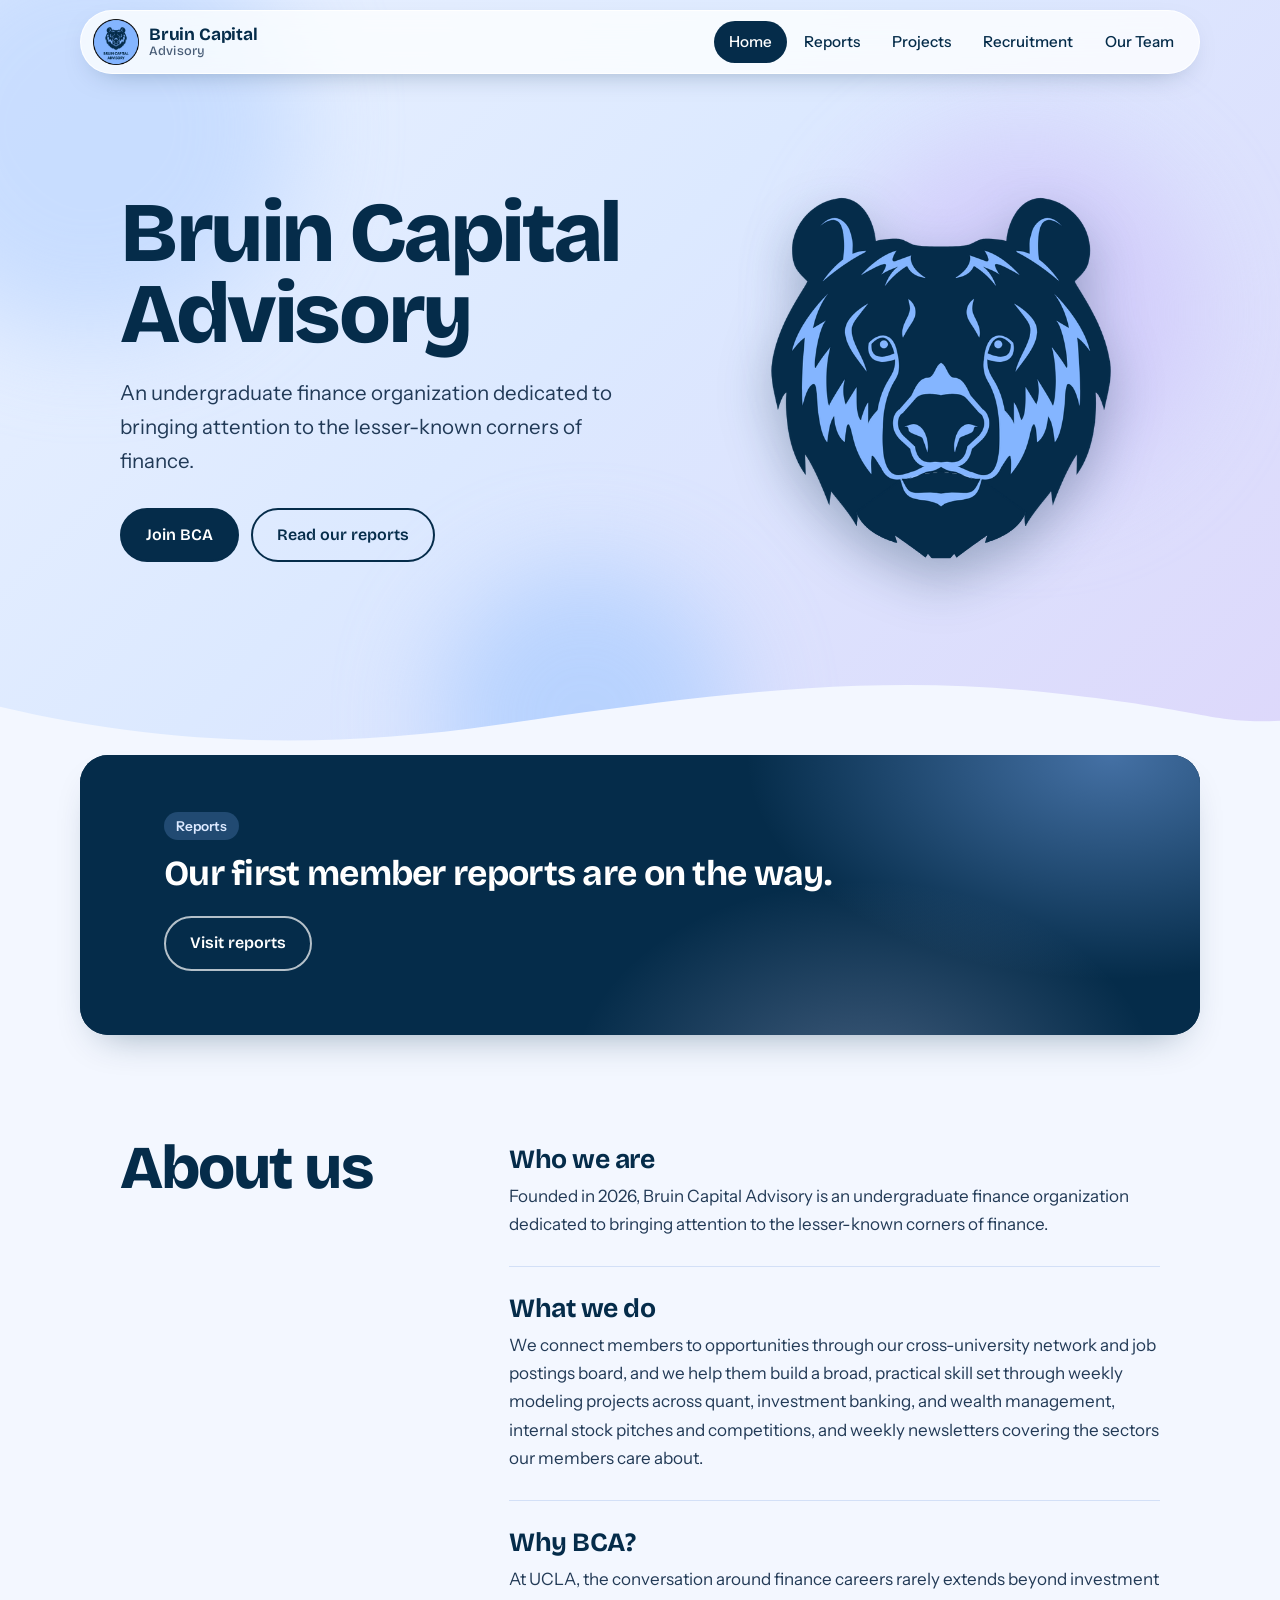
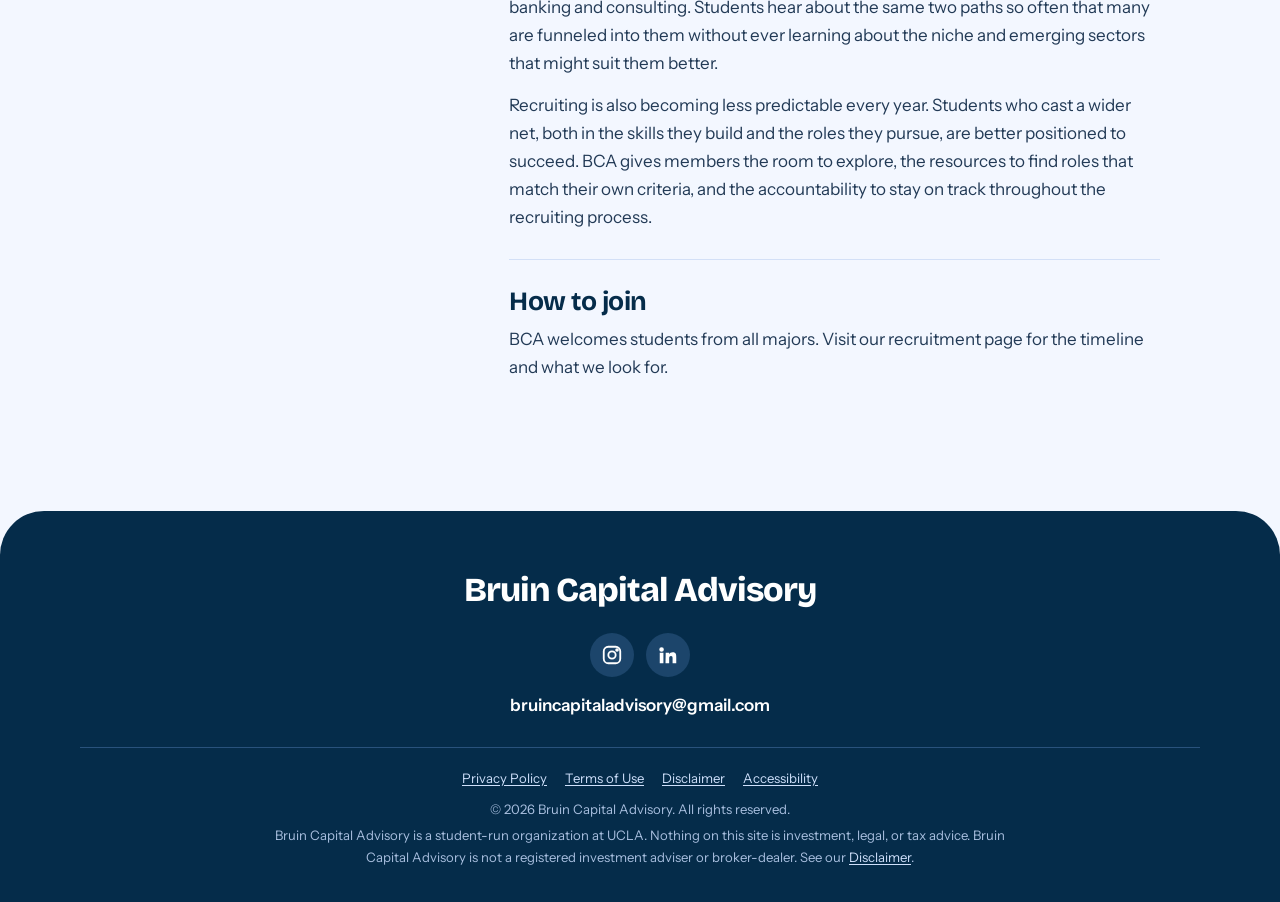
==== index.html @ f36a32fd "Bust browser cache for site scripts and styles Co-Authored-By: Claude Opus 5.5 <noreply@anthropic.co" ====
<!doctype html>
<html lang="en">
<head>
  <meta charset="utf-8">
  <meta name="viewport" content="width=device-width, initial-scale=1">
  <title>Bruin Capital Advisory | UCLA</title>
  <meta name="description" content="Bruin Capital Advisory is an undergraduate finance organization at UCLA dedicated to the lesser-known corners of finance.">
  <meta property="og:title" content="Bruin Capital Advisory | UCLA">
  <meta property="og:description" content="Bruin Capital Advisory is an undergraduate finance organization at UCLA dedicated to the lesser-known corners of finance.">
  <meta property="og:type" content="website">
  <meta property="og:image" content="assets/logo.png">
  <meta name="theme-color" content="#082c4c">
  <link rel="icon" type="image/png" href="assets/favicon.png">
  <link rel="apple-touch-icon" href="assets/apple-touch-icon.png">
  <link rel="preload" href="assets/fonts/bricolage-grotesque-latin-wght-normal.woff2" as="font" type="font/woff2" crossorigin>
  <link rel="stylesheet" href="css/styles.css?v=202610081101">
</head>
<body>
  <a class="skip-link" href="#main">Skip to content</a>

  <header class="site-header">
    <div class="header-inner">
      <a class="brand" href="index.html" aria-label="Bruin Capital Advisory home">
        <img src="assets/logo.png" alt="" width="58" height="58">
        <span class="brand-name">Bruin Capital<small>Advisory</small></span>
      </a>
      <button class="nav-toggle" type="button" aria-expanded="false" aria-controls="site-nav">Menu</button>
      <nav class="nav" id="site-nav" aria-label="Main">
        <a href="index.html" aria-current="page">Home</a>
        <a href="reports.html">Reports</a>
        <a href="projects.html">Projects</a>
        <a href="recruitment.html">Recruitment</a>
        <a href="team.html">Our Team</a>
      </nav>
    </div>
  </header>

  <main id="main">
    <section class="hero">
      <div class="hero-blobs" aria-hidden="true"><span></span><span></span><span></span></div>
      <div class="hero-inner">
        <div class="hero-content">
          <h1>Bruin Capital Advisory</h1>
          <p>An undergraduate finance organization dedicated to bringing attention to the lesser-known corners of finance.</p>
          <div class="hero-actions">
            <a class="btn btn-solid" href="recruitment.html">Join BCA</a>
            <a class="btn btn-dark" href="reports.html">Read our reports</a>
          </div>
        </div>
        <div class="hero-mark">
          <button class="roar" type="button" aria-label="Make the bear roar">
            <span class="roar-rings" aria-hidden="true"><i></i><i></i><i></i></span>
            <span class="roar-bear-wrap">
              <span class="roar-bear">
                <img class="roar-head" src="assets/bear-head.png" alt="" width="700" height="700">
                <img class="roar-jaw" src="assets/bear-jaw.png" alt="" width="700" height="700">
              </span>
            </span>
          </button>
        </div>
      </div>
      <svg class="wave" viewBox="0 0 1440 90" preserveAspectRatio="none" aria-hidden="true"><path d="M0 48c180 38 360 44 560 18s400-52 600-34 200 34 280 30v28H0z"/></svg>
    </section>

    <section class="carousel" aria-roledescription="carousel" aria-label="Latest reports">
      <div class="slides"></div>
      <button class="carousel-arrow prev" type="button" aria-label="Previous slide">&#8249;</button>
      <button class="carousel-arrow next" type="button" aria-label="Next slide">&#8250;</button>
      <div class="dots"></div>
    </section>

    <section class="about" aria-labelledby="about-title">
      <div class="container about-grid">
        <h2 class="section-title" id="about-title">About us</h2>
        <div class="about-rows">
          <article class="about-row">
            <h3><a href="team.html">Who we are</a></h3>
            <p>Founded in 2026, Bruin Capital Advisory is an undergraduate finance organization dedicated to bringing
              attention to the lesser-known corners of finance.</p>
          </article>
          <article class="about-row">
            <h3><a href="reports.html">What we do</a></h3>
            <p>We connect members to opportunities through our cross-university network and job postings board, and we
              help them build a broad, practical skill set through weekly modeling projects across quant, investment
              banking, and wealth management, internal stock pitches and competitions, and weekly newsletters covering
              the sectors our members care about.</p>
          </article>
          <article class="about-row">
            <h3><a href="recruitment.html">Why BCA?</a></h3>
            <p>At UCLA, the conversation around finance careers rarely extends beyond investment banking and consulting.
              Students hear about the same two paths so often that many are funneled into them without ever learning
              about the niche and emerging sectors that might suit them better.</p>
            <p>Recruiting is also becoming less predictable every year. Students who cast a wider net, both in the skills
              they build and the roles they pursue, are better positioned to succeed. BCA gives members the room to
              explore, the resources to find roles that match their own criteria, and the accountability to stay on track
              throughout the recruiting process.</p>
          </article>
          <article class="about-row">
            <h3><a href="recruitment.html">How to join</a></h3>
            <p>BCA welcomes students from all majors. Visit our recruitment page for the timeline and what we look for.</p>
          </article>
        </div>
      </div>
    </section>
  </main>

  <footer class="site-footer">
    <p class="footer-name">Bruin Capital Advisory</p>
    <div class="socials">
      <a data-instagram href="#" rel="noopener" target="_blank" aria-label="Instagram"><svg viewBox="0 0 24 24" fill="none" stroke="currentColor" stroke-width="2" aria-hidden="true"><rect x="3" y="3" width="18" height="18" rx="5"/><circle cx="12" cy="12" r="4"/><circle cx="17.5" cy="6.5" r="1" fill="currentColor"/></svg></a>
      <a data-linkedin href="#" rel="noopener" target="_blank" aria-label="LinkedIn"><svg viewBox="0 0 24 24" fill="currentColor" aria-hidden="true"><path d="M4.98 3.5a2.5 2.5 0 1 1 0 5 2.5 2.5 0 0 1 0-5zM3 9.5h4V21H3zM9.5 9.5h3.8v1.6h.06c.53-1 1.83-2.06 3.77-2.06C21 9.04 21 11.7 21 15.1V21h-4v-5.2c0-1.24-.02-2.84-1.73-2.84-1.73 0-2 1.35-2 2.75V21h-4z"/></svg></a>
    </div>
    <a class="email" data-email href="#">bruincapitaladvisory@gmail.com</a>

    <div class="footer-legal">
      <nav aria-label="Legal">
        <a href="privacy.html">Privacy Policy</a>
        <a href="terms.html">Terms of Use</a>
        <a href="disclaimer.html">Disclaimer</a>
        <a href="accessibility.html">Accessibility</a>
      </nav>
      <p>&copy; <span data-year>2026</span> Bruin Capital Advisory. All rights reserved.</p>
      <p>Bruin Capital Advisory is a student-run organization at UCLA. Nothing on this site is investment, legal, or tax advice.
        Bruin Capital Advisory is not a registered investment adviser or broker-dealer. See our <a href="disclaimer.html">Disclaimer</a>.</p>
    </div>
  </footer>

  <script src="js/data.js?v=202610081101"></script>
  <script src="js/main.js?v=202610081101"></script>
</body>
</html>
---- css/styles.css ----
/* ==========================================================================
   Bruin Capital Advisory — shared styles
   Blues and pastels built outward from the logo's navy and sky.
   ========================================================================== */

@font-face {
  font-family: "Bricolage Grotesque";
  src: url("../assets/fonts/bricolage-grotesque-latin-wght-normal.woff2") format("woff2");
  font-weight: 200 800; font-style: normal; font-display: swap;
}
@font-face {
  font-family: "Instrument Sans";
  src: url("../assets/fonts/instrument-sans-latin-wght-normal.woff2") format("woff2");
  font-weight: 400 700; font-style: normal; font-display: swap;
}
@font-face {
  font-family: "Instrument Sans";
  src: url("../assets/fonts/instrument-sans-latin-wght-italic.woff2") format("woff2");
  font-weight: 400 700; font-style: italic; font-display: swap;
}

:root {
  /* Logo colors */
  --navy: #052c4a;
  --navy-deep: #031d33;
  --sky: #84b5ff;
  /* Pastels */
  --ice: #dce9ff;
  --mist: #f3f7ff;
  --lilac: #ddd8fb;
  --periwinkle: #b9cdfb;
  /* Working colors */
  --blue: #2563c9;
  --white: #ffffff;
  --ink: #0c2238;
  --muted: #4b5f79;
  --line: #d3e0f7;

  --font-display: "Bricolage Grotesque", "Trebuchet MS", "Segoe UI", sans-serif;
  --font-body: "Instrument Sans", "Segoe UI", "Helvetica Neue", Arial, sans-serif;

  --max: 1120px;
  --gutter: clamp(16px, 4vw, 40px);
  --r-lg: 28px;
  --r-md: 18px;
  --shadow: 0 18px 40px -22px rgba(5, 44, 74, .45);
  --ease: cubic-bezier(.2, .7, .2, 1);
}

*,
*::before,
*::after { box-sizing: border-box; }

html { scroll-behavior: smooth; }

body {
  margin: 0;
  background: var(--mist);
  color: var(--ink);
  font-family: var(--font-body);
  font-size: 17px;
  line-height: 1.65;
  -webkit-font-smoothing: antialiased;
}

img { max-width: 100%; display: block; }
a { color: var(--blue); text-underline-offset: .18em; }
a:hover { color: var(--navy); }
h1, h2, h3 { font-family: var(--font-display); letter-spacing: -.02em; text-wrap: balance; }

.skip-link {
  position: absolute; left: -9999px; top: 0;
  background: var(--navy); color: var(--white);
  padding: 10px 16px; z-index: 100; border-radius: 999px;
}
.skip-link:focus { left: 16px; top: 16px; }

:focus-visible { outline: 3px solid var(--blue); outline-offset: 3px; border-radius: 6px; }

.container { width: 100%; max-width: var(--max); margin: 0 auto; padding: 0 var(--gutter); }

/* ---------- Header: floating pill ---------- */
.site-header {
  position: sticky; top: calc(env(safe-area-inset-top, 0px) + 10px); z-index: 50;
  padding: 0 var(--gutter);
  margin-top: 10px;
}
.header-inner {
  max-width: var(--max); margin: 0 auto;
  display: flex; align-items: center; justify-content: space-between; gap: 12px 20px;
  padding: 8px 10px 8px 12px;
  background: rgba(255, 255, 255, .78);
  -webkit-backdrop-filter: blur(14px) saturate(1.4); backdrop-filter: blur(14px) saturate(1.4);
  border: 1px solid rgba(255, 255, 255, .9);
  border-radius: 999px;
  box-shadow: 0 10px 30px -18px rgba(5, 44, 74, .5);
  transition: box-shadow .3s, background .3s;
}
.site-header.scrolled .header-inner { background: rgba(255, 255, 255, .93); box-shadow: 0 14px 34px -16px rgba(5, 44, 74, .55); }

.brand { display: flex; align-items: center; gap: 10px; text-decoration: none; }
.brand img { width: 46px; height: 46px; transition: transform .5s var(--ease); }
.brand:hover img { transform: rotate(-8deg) scale(1.06); }
.brand-name {
  font-family: var(--font-display); font-weight: 700;
  color: var(--navy); line-height: 1.05; letter-spacing: -.01em;
  font-size: 1.08rem;
}
.brand-name small { display: block; font-size: .8rem; letter-spacing: .01em; color: var(--muted); font-weight: 500; }

.nav { display: flex; gap: 2px; flex-wrap: wrap; justify-content: flex-end; }
.nav a {
  padding: 8px 15px;
  border-radius: 999px;
  color: var(--navy); text-decoration: none;
  font-size: .95rem; font-weight: 500;
  transition: background .2s, color .2s;
}
.nav a:hover { background: var(--ice); }
.nav a[aria-current="page"] { background: var(--navy); color: var(--white); }

.nav-toggle {
  display: none;
  background: var(--ice); border: 0; color: var(--navy); border-radius: 999px;
  font: 600 .95rem var(--font-body); padding: 9px 18px; cursor: pointer;
}

@media (max-width: 860px) {
  .header-inner { flex-wrap: wrap; border-radius: 26px; }
  .nav-toggle { display: block; }
  .nav { display: none; width: 100%; flex-direction: column; padding: 4px 0 6px; }
  .nav.open { display: flex; }
  .nav a { padding: 10px 14px; }
}

/* ---------- Buttons ---------- */
.btn {
  display: inline-block;
  padding: 12px 24px;
  border: 2px solid var(--navy); border-radius: 999px;
  font-family: var(--font-display); font-weight: 600; font-size: 1rem;
  text-decoration: none; color: var(--navy);
  transition: background .2s, color .2s, transform .2s var(--ease), box-shadow .2s;
}
.btn:hover { transform: translateY(-2px); box-shadow: 0 10px 20px -12px rgba(5, 44, 74, .6); }
.btn-solid { background: var(--navy); color: var(--white); }
.btn-solid:hover { background: var(--blue); border-color: var(--blue); color: var(--white); }
.btn-dark:hover { background: var(--navy); color: var(--white); }
.btn-light { color: var(--white); border-color: rgba(255, 255, 255, .7); }
.btn-light:hover { background: var(--white); color: var(--navy); }

/* ---------- Hero ---------- */
.hero {
  position: relative; overflow: hidden;
  margin-top: -76px; padding-top: 76px;
  background: linear-gradient(135deg, #eaf1ff 0%, var(--ice) 45%, var(--lilac) 100%);
}
.hero-blobs span {
  position: absolute; border-radius: 50%; filter: blur(50px); opacity: .7;
  animation: drift 16s ease-in-out infinite alternate;
}
.hero-blobs span:nth-child(1) { width: 420px; height: 420px; left: -120px; top: -80px; background: #bcd6ff; }
.hero-blobs span:nth-child(2) { width: 360px; height: 360px; right: 6%; top: 18%; background: #cfc6fa; animation-duration: 20s; animation-delay: -6s; }
.hero-blobs span:nth-child(3) { width: 300px; height: 300px; left: 34%; bottom: -120px; background: #a9ccff; animation-duration: 24s; animation-delay: -11s; }
@keyframes drift { to { transform: translate3d(50px, 34px, 0) scale(1.12); } }

.hero-inner {
  position: relative;
  max-width: var(--max); margin: 0 auto;
  padding: clamp(40px, 7vw, 84px) var(--gutter) clamp(96px, 12vw, 150px);
  display: grid; grid-template-columns: 1.1fr .9fr; align-items: center; gap: clamp(24px, 5vw, 64px);
}
.hero h1 {
  font-weight: 800; color: var(--navy);
  font-size: clamp(2.7rem, 7.2vw, 5.3rem);
  line-height: .95; letter-spacing: -.04em; margin: 0 0 22px;
}
.hero-content p { font-size: clamp(1.05rem, 1.7vw, 1.28rem); margin: 0; max-width: 34em; color: #213a57; }
.hero-actions { display: flex; flex-wrap: wrap; gap: 12px; margin-top: 30px; }

.wave { position: absolute; left: 0; right: 0; bottom: -1px; width: 100%; height: clamp(40px, 7vw, 90px); display: block; }
.wave path { fill: var(--mist); }

/* Load-in for the hero text */
@media (prefers-reduced-motion: no-preference) {
  .hero-content > * { animation: rise .8s var(--ease) both; }
  .hero-content > :nth-child(2) { animation-delay: .1s; }
  .hero-content > :nth-child(3) { animation-delay: .2s; }
  .hero-mark { animation: pop .9s var(--ease) .15s both; }
}
@keyframes rise { from { opacity: 0; transform: translateY(22px); } }
@keyframes pop { from { opacity: 0; transform: scale(.82) rotate(-6deg); } }

/* ---------- The roaring bear ---------- */
.hero-mark { display: grid; place-items: center; }
.roar {
  position: relative; display: block; width: min(100%, 440px); aspect-ratio: 1; margin: 0 auto;
  padding: 0; border: 0; background: none; cursor: pointer; border-radius: 50%;
  -webkit-tap-highlight-color: transparent;
}
.roar-bear-wrap {
  position: absolute; inset: 0;
  filter: drop-shadow(0 22px 26px rgba(5, 44, 74, .3));
  animation: bob 6s ease-in-out infinite;
}
.roar-bear, .roar-bear img { position: absolute; inset: 0; width: 100%; height: 100%; }
.roar-bear { transform-origin: 50% 55%; }
.roar-rings i {
  position: absolute; inset: 8%; border-radius: 50%;
  border: 3px solid var(--navy); opacity: 0;
}
.roar-rings i:nth-child(2) { border-color: var(--blue); }
.roar-rings i:nth-child(3) { border-color: var(--sky); }
@keyframes bob { 50% { transform: translateY(-8px); } }

.roar.is-roaring .roar-bear { animation: bear-roar 1.5s var(--ease); }
.roar.is-roaring .roar-jaw { animation: jaw-drop 1.5s var(--ease); }
.roar.is-roaring .roar-rings i { animation: ring 1.1s ease-out .28s; }
.roar.is-roaring .roar-rings i:nth-child(2) { animation-delay: .46s; }
.roar.is-roaring .roar-rings i:nth-child(3) { animation-delay: .64s; }

@keyframes bear-roar {
  0%   { transform: none; }
  12%  { transform: translateY(1.5%) scale(.96); }
  26%  { transform: translateY(-4%) scale(1.08) rotate(-3deg); }
  36%  { transform: translateY(-4%) scale(1.08) rotate(3deg); }
  46%  { transform: translateY(-4%) scale(1.08) rotate(-2.5deg); }
  56%  { transform: translateY(-4%) scale(1.08) rotate(2.5deg); }
  66%  { transform: translateY(-4%) scale(1.08) rotate(-1deg); }
  76%  { transform: translateY(-3%) scale(1.06); }
  100% { transform: none; }
}
@keyframes jaw-drop {
  0%, 12% { transform: none; }
  26%, 72% { transform: translateY(7.6%); }
  92%, 100% { transform: none; }
}
@keyframes ring {
  0% { opacity: .7; transform: scale(.95); }
  100% { opacity: 0; transform: scale(1.45); }
}

/* Optional group photo behind the banner (set BCA_HERO_PHOTO in js/data.js).
   A pastel wash sits over the photo so the bear and headline stay readable. */
.hero.has-photo {
  background:
    linear-gradient(100deg, rgba(234, 241, 255, .92) 0%, rgba(220, 233, 255, .8) 45%, rgba(221, 216, 251, .45) 100%),
    var(--hero-photo) center / cover no-repeat,
    var(--ice);
}
.hero.has-photo .hero-blobs { opacity: .35; }

@media (max-width: 820px) {
  .hero-inner { grid-template-columns: 1fr; text-align: center; }
  .hero-mark { order: -1; }
  .roar { width: min(62vw, 280px); }
  .hero.has-photo {
    background:
      linear-gradient(180deg, rgba(234, 241, 255, .7) 0%, rgba(220, 233, 255, .9) 45%, rgba(221, 216, 251, .94) 100%),
      var(--hero-photo) center / cover no-repeat,
      var(--ice);
  }
  .hero-content p { margin-inline: auto; }
  .hero-actions { justify-content: center; }
}

/* ---------- Reports carousel ---------- */
.carousel {
  position: relative; overflow: hidden;
  width: min(var(--max), calc(100% - 2 * var(--gutter))); margin: 8px auto 0;
  border-radius: var(--r-lg); color: var(--white);
  background: var(--navy);
  box-shadow: var(--shadow);
}
.slides { display: flex; transition: transform .7s var(--ease); }
.slide {
  flex: 0 0 100%; min-height: 280px;
  display: flex; flex-direction: column; justify-content: center;
  padding: 48px clamp(28px, 7vw, 84px) 56px;
  background:
    radial-gradient(520px 320px at 92% 0%, rgba(132, 181, 255, .5), transparent 70%),
    radial-gradient(420px 300px at 70% 120%, rgba(221, 216, 251, .28), transparent 70%),
    var(--navy);
}
.slide .tag {
  align-self: flex-start; margin: 0 0 14px; padding: 3px 12px; border-radius: 999px;
  background: rgba(132, 181, 255, .22); color: var(--ice); font-size: .85rem; font-weight: 600;
}
.slide h3 { font-weight: 700; font-size: clamp(1.5rem, 3.2vw, 2.2rem); line-height: 1.15; margin: 0 0 22px; max-width: 20em; }
.slide .btn { align-self: flex-start; }
.carousel-arrow {
  position: absolute; top: 50%; transform: translateY(-50%);
  width: 42px; height: 42px; border-radius: 50%;
  background: rgba(255, 255, 255, .14); border: 0; color: var(--white); font-size: 1.7rem; line-height: 1; cursor: pointer;
  transition: background .2s;
}
.carousel-arrow:hover { background: rgba(255, 255, 255, .3); }
.carousel-arrow.prev { left: 12px; }
.carousel-arrow.next { right: 12px; }
.dots { position: absolute; bottom: 18px; left: 0; right: 0; display: flex; justify-content: center; gap: 8px; }
.dots button { width: 9px; height: 9px; border-radius: 999px; border: 0; padding: 0; background: rgba(255, 255, 255, .45); cursor: pointer; transition: width .3s var(--ease), background .3s; }
.dots button[aria-current="true"] { background: var(--sky); width: 26px; }

/* ---------- About ---------- */
.about { padding: clamp(56px, 8vw, 104px) 0; }
.about-grid { display: grid; grid-template-columns: minmax(0, 4fr) minmax(0, 8fr); gap: clamp(20px, 5vw, 72px); align-items: start; }
.about .section-title {
  position: sticky; top: 104px;
  font-weight: 800; color: var(--navy);
  font-size: clamp(2.2rem, 5.4vw, 3.8rem); line-height: .98; letter-spacing: -.035em; margin: 0;
}
.about-row { padding: 26px 0 28px; border-top: 1px solid var(--line); }
.about-row:first-child { border-top: 0; padding-top: 6px; }
.about-row h3 { margin: 0 0 8px; font-size: clamp(1.3rem, 2.4vw, 1.65rem); font-weight: 700; line-height: 1.15; }
.about-row h3 a {
  color: var(--navy); text-decoration: none;
  background: linear-gradient(var(--sky), var(--sky)) 0 100% / 0 .32em no-repeat;
  transition: background-size .35s var(--ease);
}
.about-row h3 a:hover, .about-row h3 a:focus-visible { background-size: 100% .32em; }
.about-row p { margin: 0; max-width: 62ch; color: #223a56; }
.about-row p + p { margin-top: 14px; }
@media (max-width: 760px) {
  .about-grid { grid-template-columns: 1fr; }
  .about .section-title { position: static; }
}

/* ---------- Generic page bits ---------- */
.page-hero {
  position: relative; text-align: center;
  margin-top: -76px; padding: calc(76px + clamp(44px, 7vw, 76px)) 0 clamp(52px, 7vw, 76px);
  background: linear-gradient(135deg, #eaf1ff 0%, var(--ice) 50%, var(--lilac) 100%);
  border-radius: 0 0 44px 44px;
  margin-bottom: 36px;
}
.page-hero h1 {
  font-weight: 800; color: var(--navy);
  font-size: clamp(2.2rem, 6vw, 4rem); margin: 0; line-height: 1; letter-spacing: -.035em;
}
.page-hero p { color: #2b4563; margin: 14px auto 0; max-width: 40em; }
.fine-print { font-size: .85rem; color: var(--muted); padding-bottom: 56px; margin: 0; }

.band { padding: 28px 0 72px; }
.band h2 {
  text-align: center; color: var(--navy); margin: 0 0 30px;
  font-weight: 800; font-size: clamp(1.8rem, 4.4vw, 2.7rem); letter-spacing: -.03em;
}

.timeline { display: grid; grid-template-columns: repeat(auto-fit, minmax(240px, 1fr)); gap: 18px; counter-reset: step; }
.step {
  counter-increment: step; position: relative;
  background: var(--white); padding: 30px 26px 28px; border-radius: var(--r-lg);
  border: 1px solid var(--line);
  transition: transform .3s var(--ease), box-shadow .3s;
}
.step:hover { transform: translateY(-4px); box-shadow: var(--shadow); }
.step::before {
  content: counter(step);
  display: grid; place-items: center; width: 40px; height: 40px; margin-bottom: 16px; border-radius: 50%;
  background: var(--ice); color: var(--navy); font: 700 1.05rem var(--font-display);
}
.step h3 { color: var(--navy); margin: 0 0 8px; font-size: 1.3rem; }
.step p { margin: 0; color: var(--muted); }
.step .date { margin-top: 16px; font-weight: 600; color: var(--blue); }

.split {
  display: grid; grid-template-columns: 1fr 1fr; gap: 18px;
  width: min(var(--max), calc(100% - 2 * var(--gutter))); margin: 0 auto 80px;
}
.split > div { padding: clamp(32px, 5vw, 56px) clamp(24px, 4vw, 48px); border-radius: var(--r-lg); }
.split h2 { font-weight: 800; font-size: clamp(1.7rem, 3.6vw, 2.4rem); margin: 0 0 16px; line-height: 1.05; letter-spacing: -.03em; }
.split p { margin: 0; }
.split p + p { margin-top: 14px; }
.split .light { background: var(--white); border: 1px solid var(--line); color: var(--ink); }
.split .light h2 { color: var(--navy); }
.split .dark {
  color: #e8f0ff;
  background: radial-gradient(420px 300px at 100% 0%, rgba(132, 181, 255, .4), transparent 70%), var(--navy);
}
.split .dark h2 { color: var(--white); }
@media (max-width: 820px) { .split { grid-template-columns: 1fr; } }

.chips { display: flex; flex-wrap: wrap; gap: 8px; margin: 22px 0 0; padding: 0; list-style: none; }
.chips li { background: rgba(132, 181, 255, .2); border-radius: 999px; padding: 4px 13px; font-size: .9rem; }

/* ---------- Team ---------- */
.team-heading {
  text-align: center; color: var(--navy); margin: 0 0 26px;
  font-weight: 800; font-size: clamp(1.8rem, 4.4vw, 2.7rem); letter-spacing: -.03em;
}
.team-grid { display: grid; grid-template-columns: repeat(4, minmax(0, 1fr)); gap: 32px 24px; padding: 0 0 80px; max-width: 980px; margin: 0 auto; }
@media (max-width: 760px) { .team-grid { grid-template-columns: repeat(2, minmax(0, 1fr)); gap: 24px 16px; } }
.member { text-align: center; }
.member .photo {
  aspect-ratio: 1; width: 100%; border-radius: var(--r-lg);
  background: var(--ice); object-fit: cover;
  transition: transform .35s var(--ease), box-shadow .35s;
}
.member:hover .photo { transform: translateY(-5px) rotate(-1.5deg); box-shadow: var(--shadow); }
.member h3 { margin: 14px 0 0; color: var(--navy); font-size: 1.12rem; }
.member p { margin: 0; color: var(--muted); font-size: .94rem; }
.member a { font-size: .88rem; }

/* ---------- Reports + Projects ---------- */
.filters { display: flex; flex-wrap: wrap; gap: 8px; padding: 0 0 8px; justify-content: center; }
.filters button {
  background: var(--white); border: 1px solid var(--line); border-radius: 999px; padding: 9px 20px; cursor: pointer;
  font: 600 1rem var(--font-display); color: var(--navy);
  transition: background .2s, color .2s, border-color .2s, transform .2s var(--ease);
}
.filters button:hover { background: var(--ice); transform: translateY(-1px); }
.filters button[aria-pressed="true"] { background: var(--navy); border-color: var(--navy); color: var(--white); }

.report-list, .project-list { display: grid; grid-template-columns: repeat(auto-fill, minmax(300px, 1fr)); gap: 20px; padding: 28px 0 56px; }
.report-list:empty, .project-list:empty { padding: 0; }
.report-card {
  background: var(--white); border: 1px solid var(--line); border-radius: var(--r-md);
  padding: 24px; display: flex; flex-direction: column;
  transition: transform .3s var(--ease), box-shadow .3s;
}
.report-card:hover { transform: translateY(-4px); box-shadow: var(--shadow); }
.report-card .tag {
  align-self: flex-start; margin: 0; padding: 2px 11px; border-radius: 999px;
  background: var(--ice); color: var(--navy); font-size: .82rem; font-weight: 600;
}
.report-card h3 { color: var(--navy); margin: 12px 0 8px; font-size: 1.22rem; line-height: 1.25; }
.report-card h3 a { color: inherit; text-decoration: none; }
.report-card h3 a:hover { text-decoration: underline; }
.report-card p { margin: 0 0 14px; color: var(--muted); font-size: .96rem; }
.report-card .team { color: var(--ink); font-size: .9rem; }
.report-card time { margin-top: auto; font-size: .85rem; color: var(--muted); }
.empty {
  text-align: center; margin: 24px auto 40px; padding: 44px 24px; max-width: 620px;
  color: var(--muted); background: var(--white); border: 1px dashed var(--periwinkle); border-radius: var(--r-lg);
}

/* ---------- Legal pages ---------- */
.legal { max-width: 820px; padding-bottom: 88px; }
.legal h2 { color: var(--navy); font-size: 1.4rem; margin: 40px 0 8px; }
.legal h3 { font-size: 1.1rem; margin: 22px 0 6px; }
.legal .updated { color: var(--muted); font-size: .92rem; }
.legal .callout { background: var(--white); border: 1px solid var(--line); border-radius: var(--r-md); padding: 18px 22px; margin: 24px 0; }
.legal ul { padding-left: 1.2em; }

/* ---------- Footer ---------- */
.site-footer {
  background: var(--navy); color: #d6e4fb; text-align: center;
  padding: 52px var(--gutter) 30px; border-radius: 44px 44px 0 0;
}
.site-footer .footer-name { font-family: var(--font-display); font-weight: 800; font-size: clamp(1.5rem, 3.5vw, 2.1rem); letter-spacing: -.03em; color: var(--white); margin: 0 0 14px; }
.socials { display: flex; justify-content: center; gap: 12px; margin-bottom: 14px; }
.socials a {
  color: var(--white); display: inline-grid; place-items: center; width: 44px; height: 44px; border-radius: 50%;
  background: rgba(132, 181, 255, .18); transition: background .2s, transform .25s var(--ease);
}
.socials a:hover { background: var(--sky); color: var(--navy); transform: translateY(-3px); }
.socials svg { width: 22px; height: 22px; }
.site-footer .email { font-weight: 600; color: var(--white); text-decoration: none; }
.site-footer .email:hover { text-decoration: underline; }
.footer-legal { margin: 28px auto 0; padding-top: 20px; border-top: 1px solid rgba(132, 181, 255, .28); max-width: var(--max); font-size: .82rem; color: #a9bfdf; }
.footer-legal nav { display: flex; flex-wrap: wrap; justify-content: center; gap: 4px 18px; margin-bottom: 10px; }
.footer-legal a { color: #cfe0fb; }
.footer-legal a:hover { color: var(--white); }
.footer-legal p { margin: 4px auto; max-width: 760px; }

/* ---------- Scroll reveal (class added by main.js) ---------- */
.reveal { opacity: 0; transform: translateY(26px); transition: opacity .7s var(--ease), transform .7s var(--ease); transition-delay: var(--d, 0s); }
.reveal.in { opacity: 1; transform: none; }

@media (prefers-reduced-motion: reduce) {
  html { scroll-behavior: auto; }
  *, *::before, *::after { animation: none !important; transition: none !important; }
  .reveal { opacity: 1; transform: none; }
}
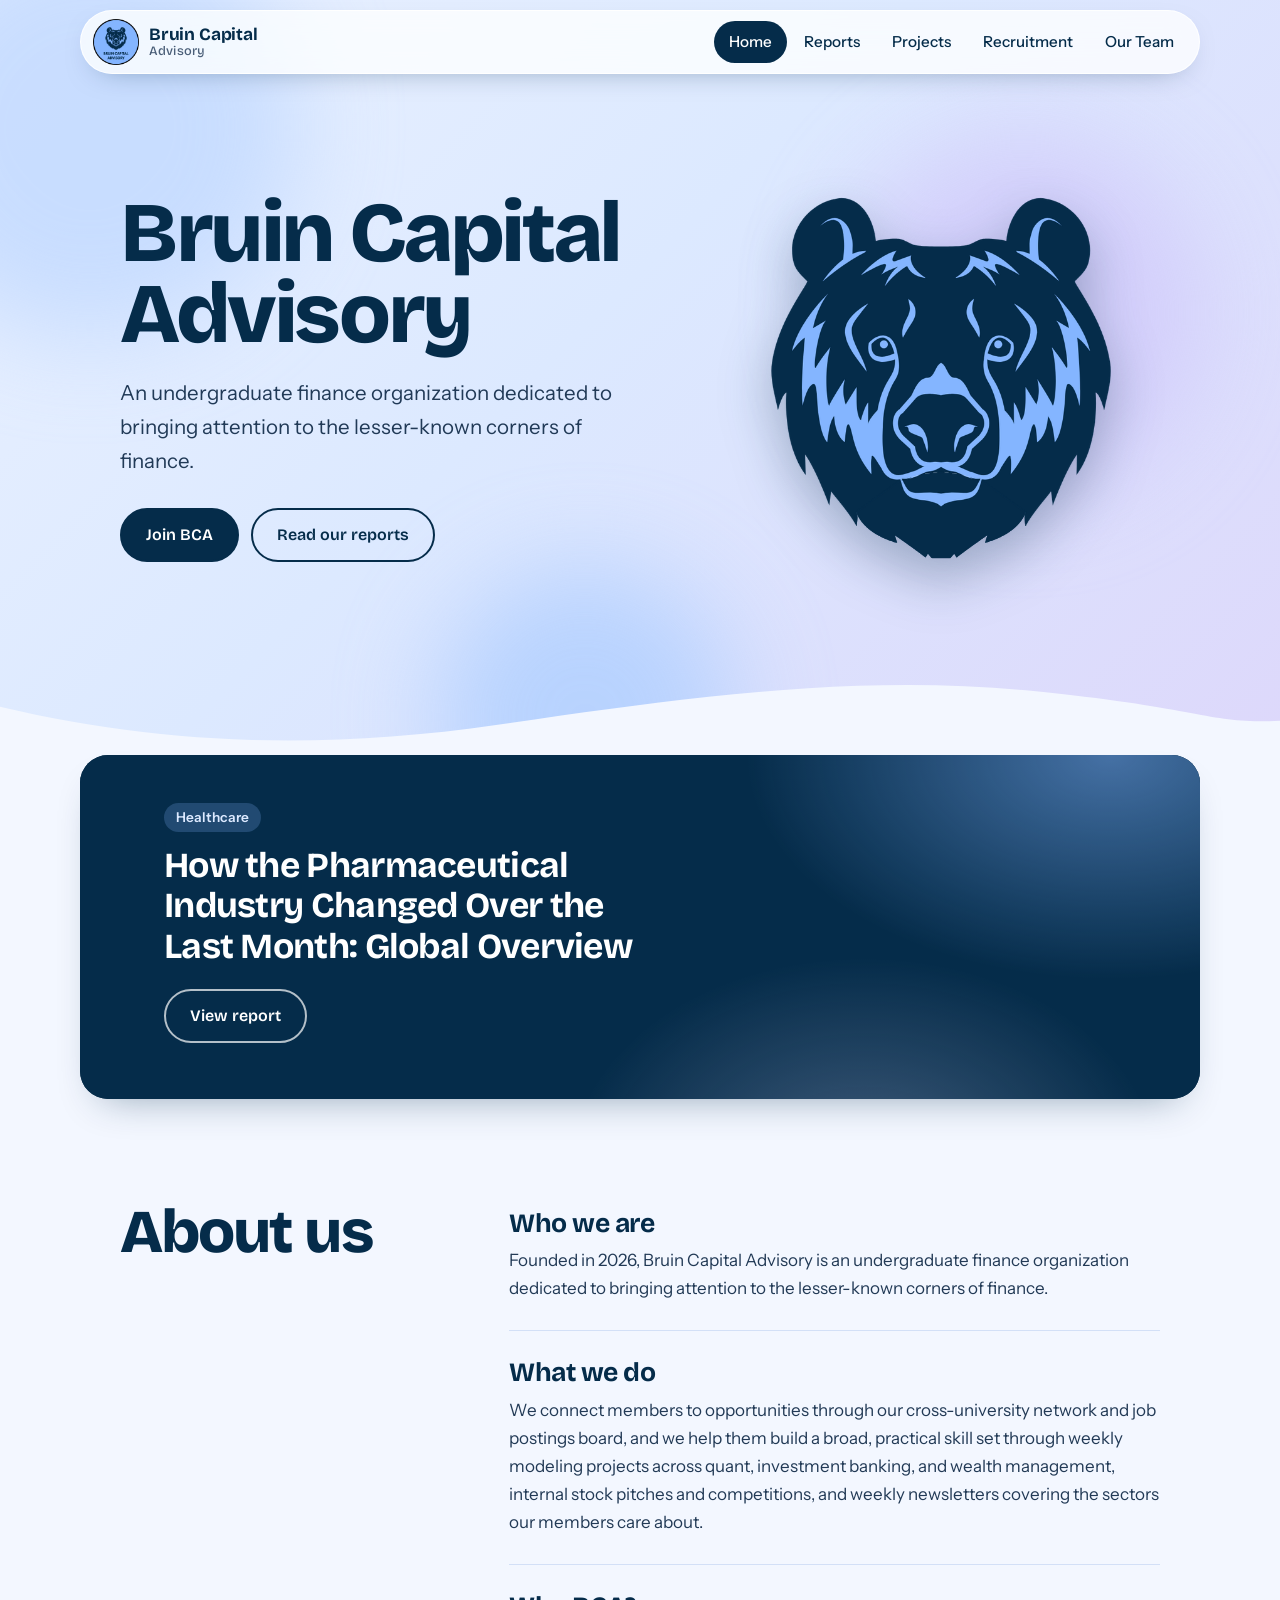
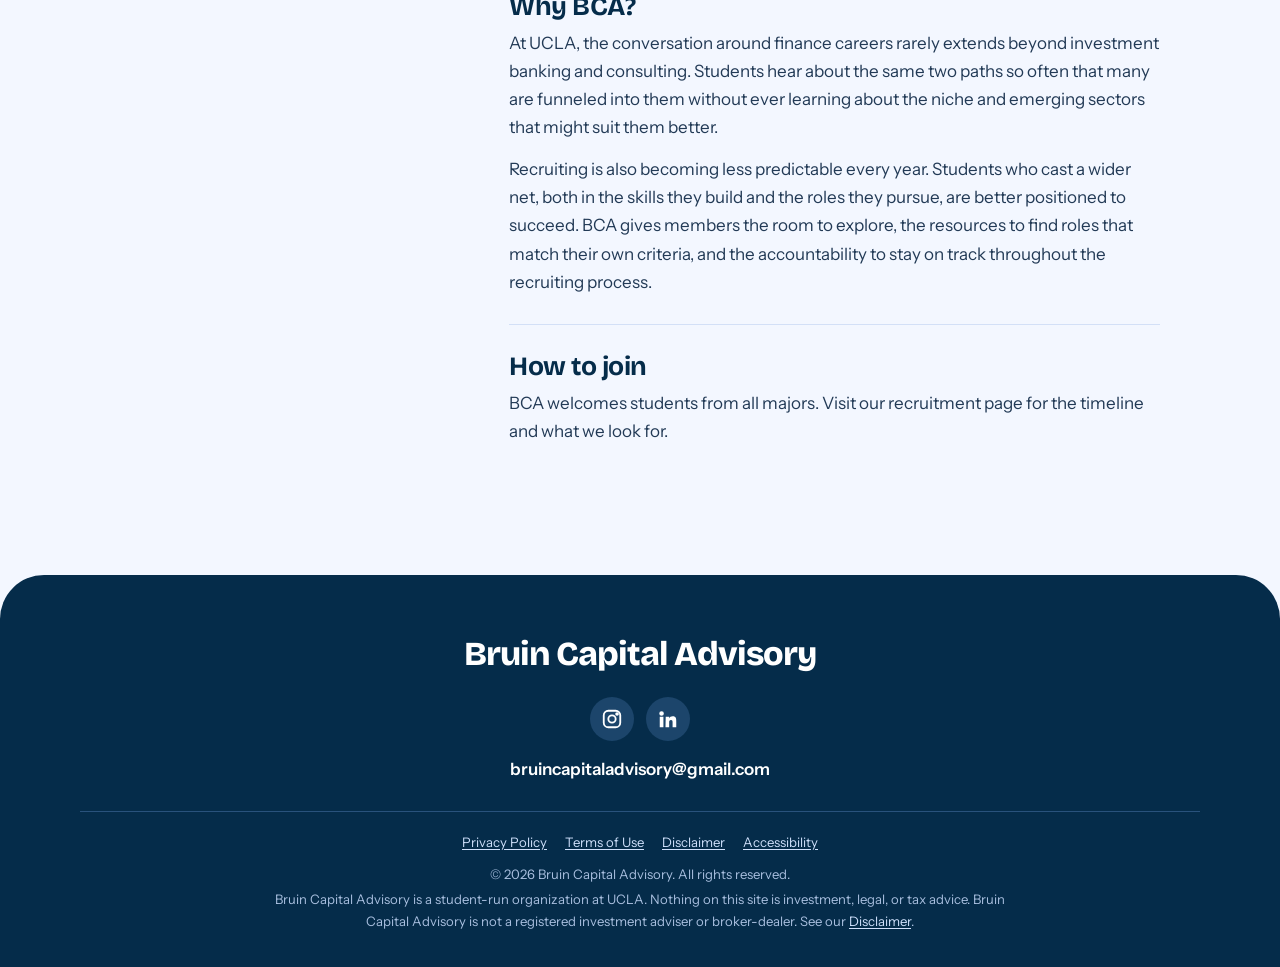
==== commit 08aa7d50: "Publish Healthcare Roundup #1 report Co-Authored-By: Claude Opus 5.5 <noreply@anthropic.com> Claude-" ====
--- a/index.html
+++ b/index.html
@@ -13,7 +13,7 @@
   <link rel="icon" type="image/png" href="assets/favicon.png">
   <link rel="apple-touch-icon" href="assets/apple-touch-icon.png">
   <link rel="preload" href="assets/fonts/bricolage-grotesque-latin-wght-normal.woff2" as="font" type="font/woff2" crossorigin>
-  <link rel="stylesheet" href="css/styles.css?v=202610081101">
+  <link rel="stylesheet" href="css/styles.css?v=202610230909">
 </head>
 <body>
   <a class="skip-link" href="#main">Skip to content</a>
@@ -125,7 +125,7 @@
     </div>
   </footer>
 
-  <script src="js/data.js?v=202610081101"></script>
-  <script src="js/main.js?v=202610081101"></script>
+  <script src="js/data.js?v=202610230909"></script>
+  <script src="js/main.js?v=202610230909"></script>
 </body>
 </html>
--- a/css/styles.css
+++ b/css/styles.css
@@ -434,6 +434,36 @@
   color: var(--muted); background: var(--white); border: 1px dashed var(--periwinkle); border-radius: var(--r-lg);
 }
 
+/* ---------- Article pages (reports/*.html) ---------- */
+.article { max-width: 760px; padding-top: 28px; padding-bottom: 72px; }
+.article-back { margin: 0 0 28px; font-size: .95rem; }
+.article-back a { text-decoration: none; font-weight: 600; }
+.article-kicker { margin: 0 0 10px; color: var(--muted); font-size: .92rem; }
+.article h1 {
+  margin: 0 0 22px; color: var(--blue);
+  font-weight: 800; font-size: clamp(2rem, 5.4vw, 3.3rem); line-height: 1.04; letter-spacing: -.035em;
+}
+.article-byline { margin: 0; color: var(--blue); font-style: italic; font-size: 1.08rem; line-height: 1.55; }
+.article-rule { border: 0; border-top: 2px solid var(--blue); margin: 24px 0 30px; }
+.article h2 {
+  margin: 40px 0 12px; padding-top: 16px; color: var(--blue);
+  font-weight: 800; font-size: clamp(1.45rem, 3.2vw, 1.9rem); line-height: 1.15;
+  border-top: 4px double var(--periwinkle); max-width: 24em;
+}
+.article-facts h2 { margin-top: 0; padding-top: 0; border-top: 0; }
+.article-facts dl { margin: 0 0 8px; display: grid; gap: 6px; }
+.article-facts dl div { display: flex; flex-wrap: wrap; gap: 0 .4em; }
+.article-facts dt { font-weight: 700; color: var(--blue); }
+.article-facts dd { margin: 0; color: var(--blue); }
+.article p, .article li { font-size: 1.06rem; line-height: 1.75; color: #1d3350; }
+.article p { margin: 0 0 1.1em; }
+.article-lede { font-size: 1.18rem !important; color: var(--ink) !important; margin-top: 32px !important; }
+.article ol, .article ul { margin: 0 0 1.2em; padding-left: 1.4em; }
+.article li { margin-bottom: .35em; }
+.article li::marker { color: var(--blue); font-weight: 700; }
+.article p.article-note { font-size: .88rem; color: var(--muted); }
+.article-note { margin-top: 48px; padding-top: 18px; border-top: 1px solid var(--line); }
+
 /* ---------- Legal pages ---------- */
 .legal { max-width: 820px; padding-bottom: 88px; }
 .legal h2 { color: var(--navy); font-size: 1.4rem; margin: 40px 0 8px; }
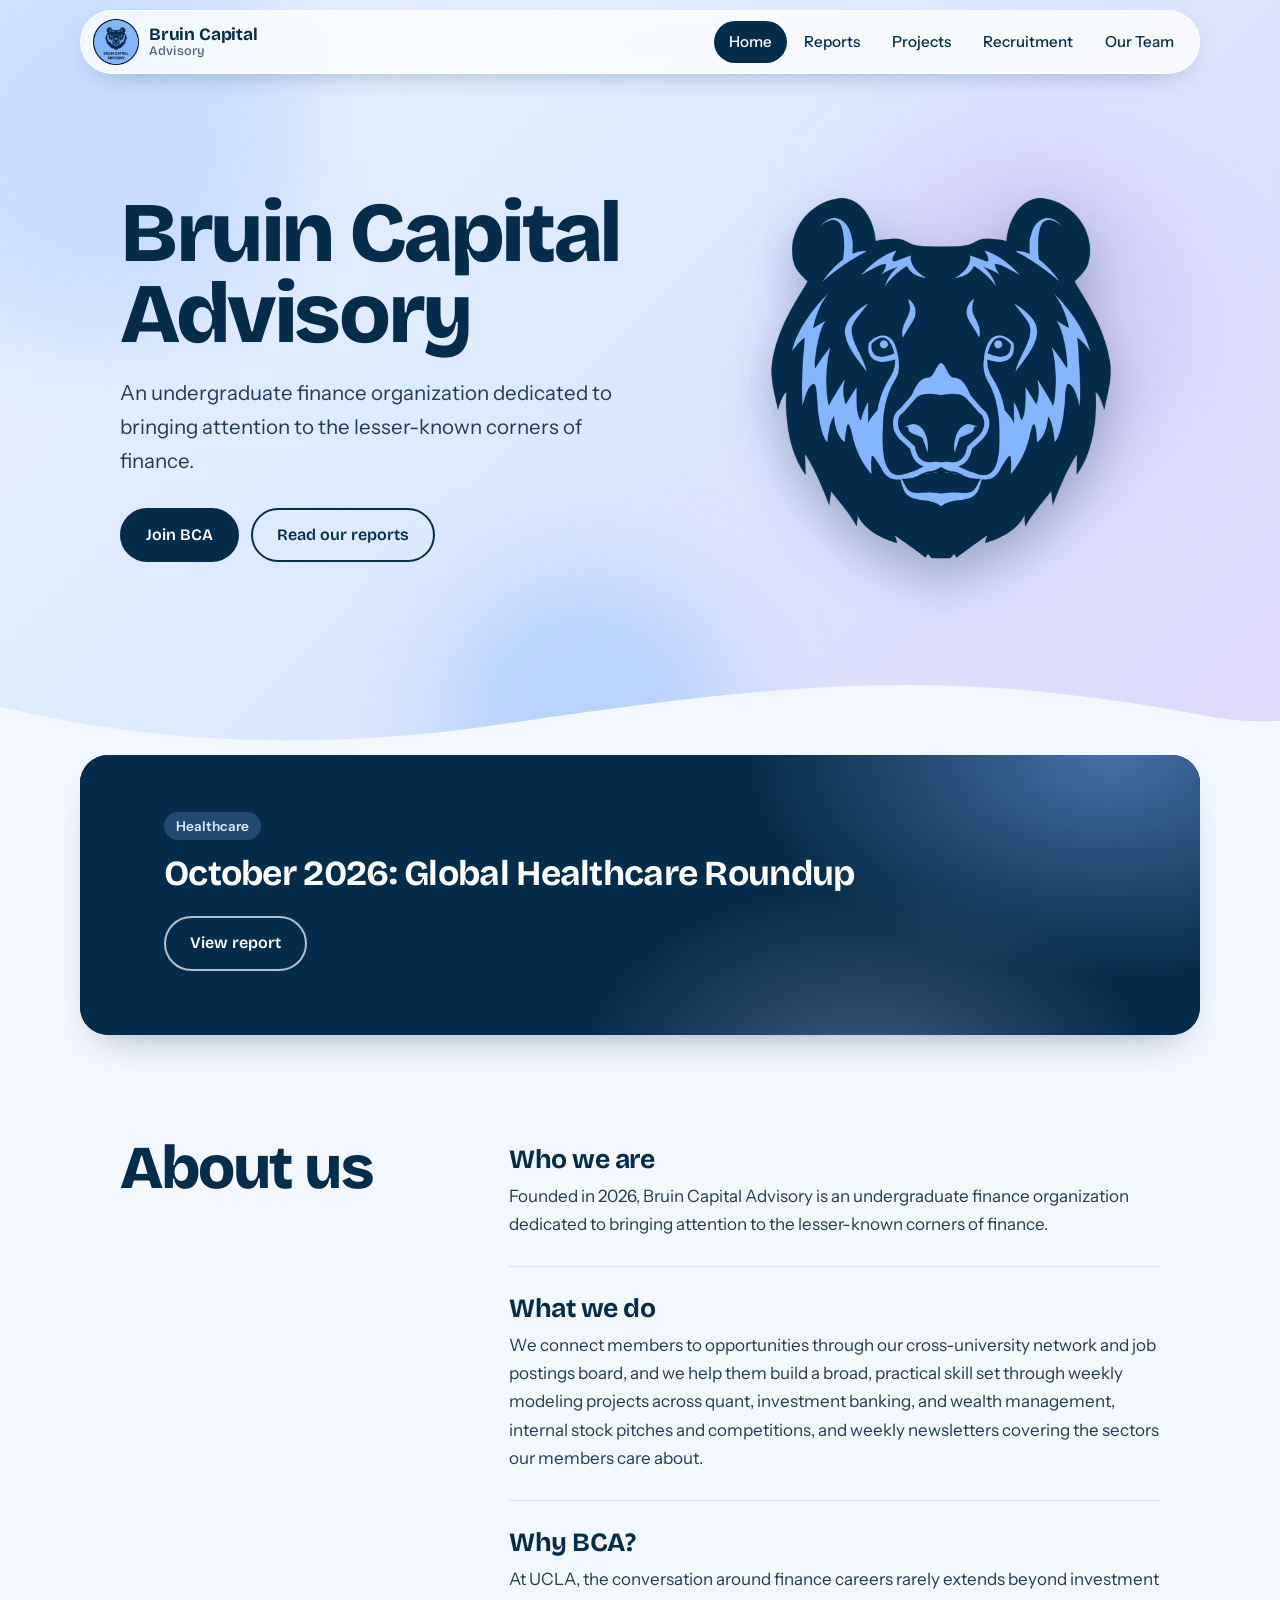
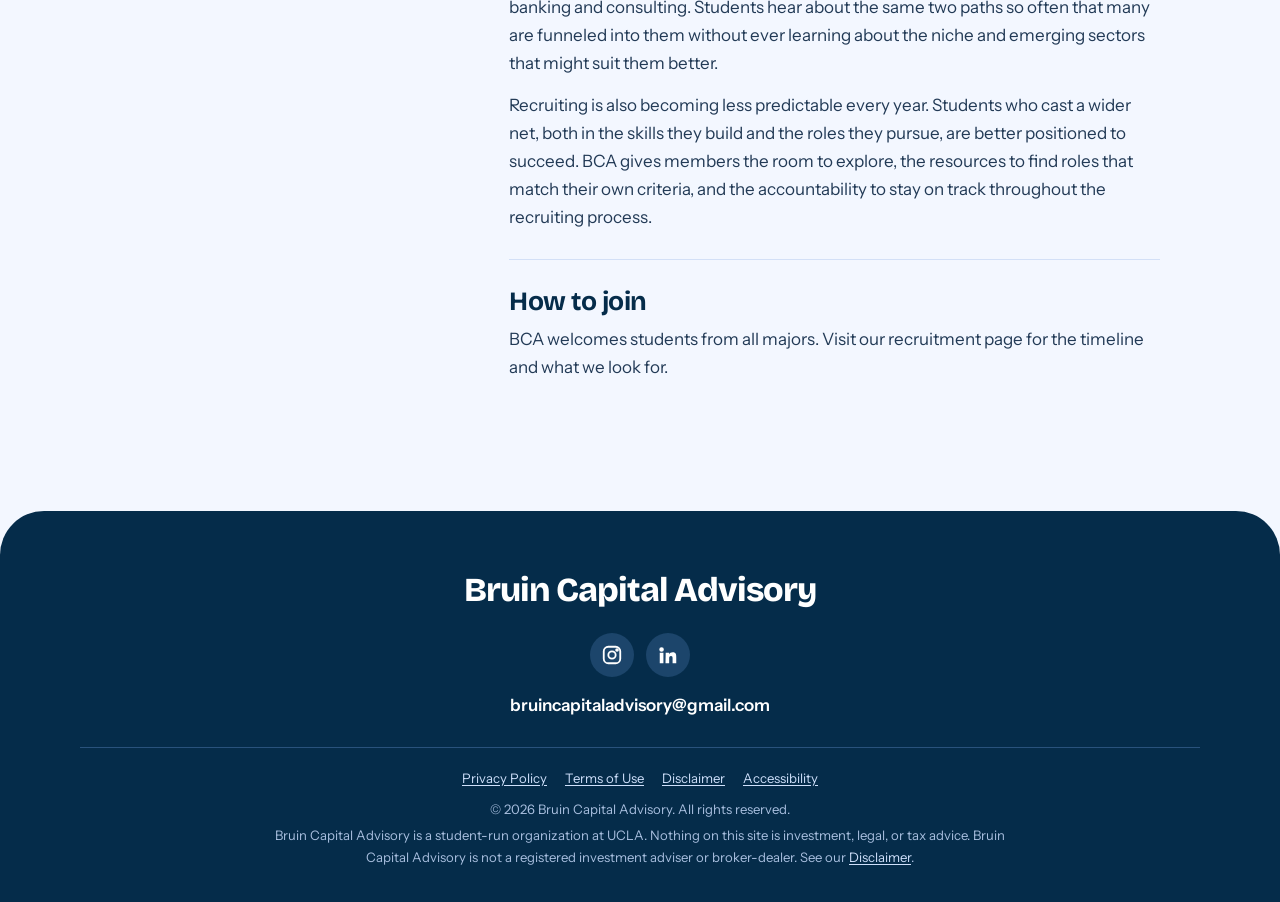
==== commit f4759746: "Report title: October 2026: Global Healthcare Roundup Co-Authored-By: Claude Opus 5.5 <noreply@anthr" ====
--- a/index.html
+++ b/index.html
@@ -13,7 +13,7 @@
   <link rel="icon" type="image/png" href="assets/favicon.png">
   <link rel="apple-touch-icon" href="assets/apple-touch-icon.png">
   <link rel="preload" href="assets/fonts/bricolage-grotesque-latin-wght-normal.woff2" as="font" type="font/woff2" crossorigin>
-  <link rel="stylesheet" href="css/styles.css?v=202610230909">
+  <link rel="stylesheet" href="css/styles.css?v=202610230914">
 </head>
 <body>
   <a class="skip-link" href="#main">Skip to content</a>
@@ -125,7 +125,7 @@
     </div>
   </footer>
 
-  <script src="js/data.js?v=202610230909"></script>
-  <script src="js/main.js?v=202610230909"></script>
+  <script src="js/data.js?v=202610230914"></script>
+  <script src="js/main.js?v=202610230914"></script>
 </body>
 </html>
--- a/css/styles.css
+++ b/css/styles.css
@@ -458,6 +458,7 @@
 .article p, .article li { font-size: 1.06rem; line-height: 1.75; color: #1d3350; }
 .article p { margin: 0 0 1.1em; }
 .article-lede { font-size: 1.18rem !important; color: var(--ink) !important; margin-top: 32px !important; }
+.article-facts .article-lede { margin-top: 0 !important; }
 .article ol, .article ul { margin: 0 0 1.2em; padding-left: 1.4em; }
 .article li { margin-bottom: .35em; }
 .article li::marker { color: var(--blue); font-weight: 700; }
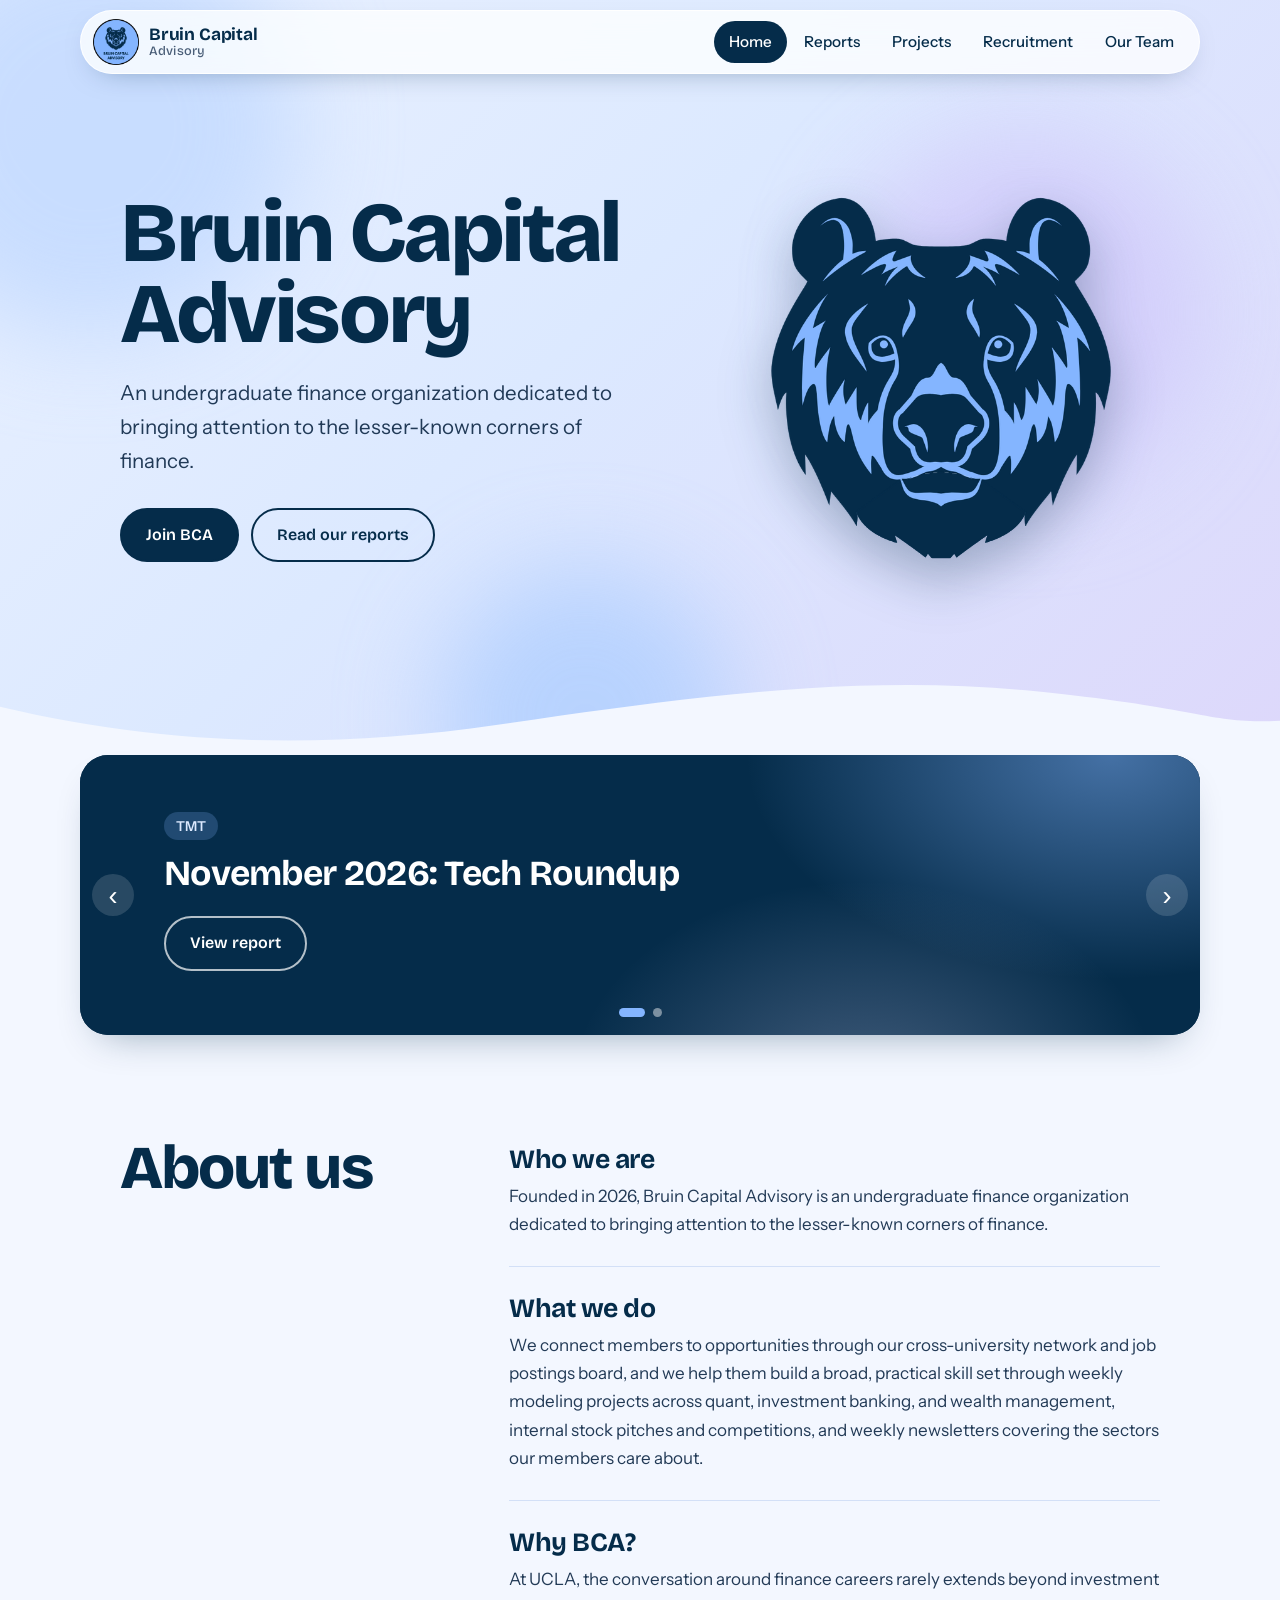
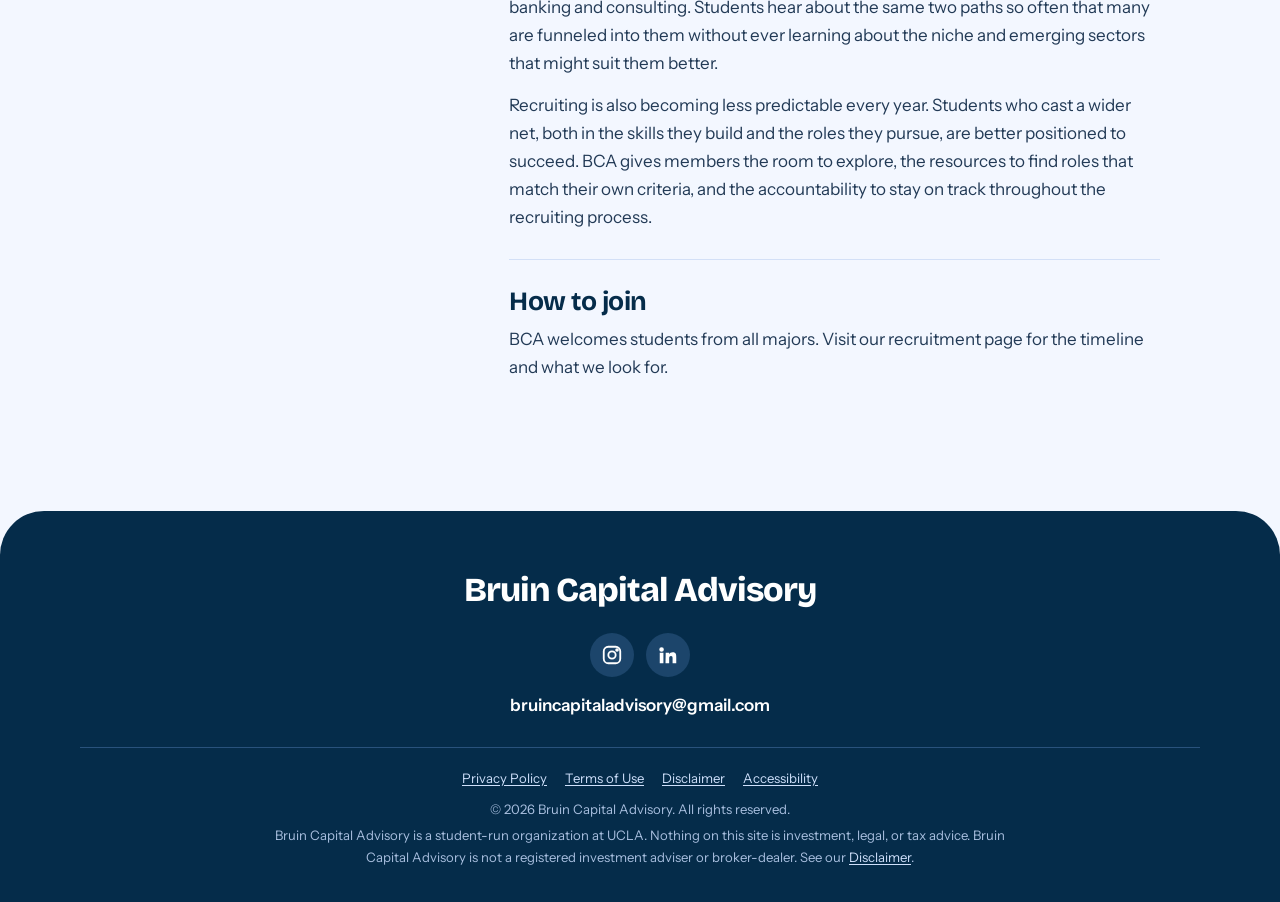
==== commit 35c8ed9a: "Publish November 2026 Tech Roundup under TMT Co-Authored-By: Claude Opus 5.5 <noreply@anthropic.com>" ====
--- a/index.html
+++ b/index.html
@@ -13,7 +13,7 @@
   <link rel="icon" type="image/png" href="assets/favicon.png">
   <link rel="apple-touch-icon" href="assets/apple-touch-icon.png">
   <link rel="preload" href="assets/fonts/bricolage-grotesque-latin-wght-normal.woff2" as="font" type="font/woff2" crossorigin>
-  <link rel="stylesheet" href="css/styles.css?v=202610230914">
+  <link rel="stylesheet" href="css/styles.css?v=202611241013">
 </head>
 <body>
   <a class="skip-link" href="#main">Skip to content</a>
@@ -125,7 +125,7 @@
     </div>
   </footer>
 
-  <script src="js/data.js?v=202610230914"></script>
-  <script src="js/main.js?v=202610230914"></script>
+  <script src="js/data.js?v=202611241013"></script>
+  <script src="js/main.js?v=202611241013"></script>
 </body>
 </html>
--- a/css/styles.css
+++ b/css/styles.css
@@ -463,6 +463,14 @@
 .article li { margin-bottom: .35em; }
 .article li::marker { color: var(--blue); font-weight: 700; }
 .article p.article-note { font-size: .88rem; color: var(--muted); }
+.article-rule + section > h2:first-child { margin-top: 0; padding-top: 0; border-top: 0; }
+.article-table-wrap { overflow-x: auto; margin: 6px 0 1.4em; border: 1px solid var(--line); border-radius: var(--r-md); background: var(--white); }
+.article table { width: 100%; border-collapse: collapse; font-size: 1rem; font-variant-numeric: tabular-nums; }
+.article th, .article td { padding: 12px 16px; text-align: left; border-bottom: 1px solid var(--line); vertical-align: top; }
+.article tbody tr:last-child th, .article tbody tr:last-child td { border-bottom: 0; }
+.article thead th { background: var(--ice); color: var(--navy); font-family: var(--font-display); font-weight: 700; }
+.article tbody th { font-weight: 600; color: var(--ink); }
+.article td { color: #1d3350; white-space: nowrap; }
 .article-note { margin-top: 48px; padding-top: 18px; border-top: 1px solid var(--line); }
 
 /* ---------- Legal pages ---------- */
